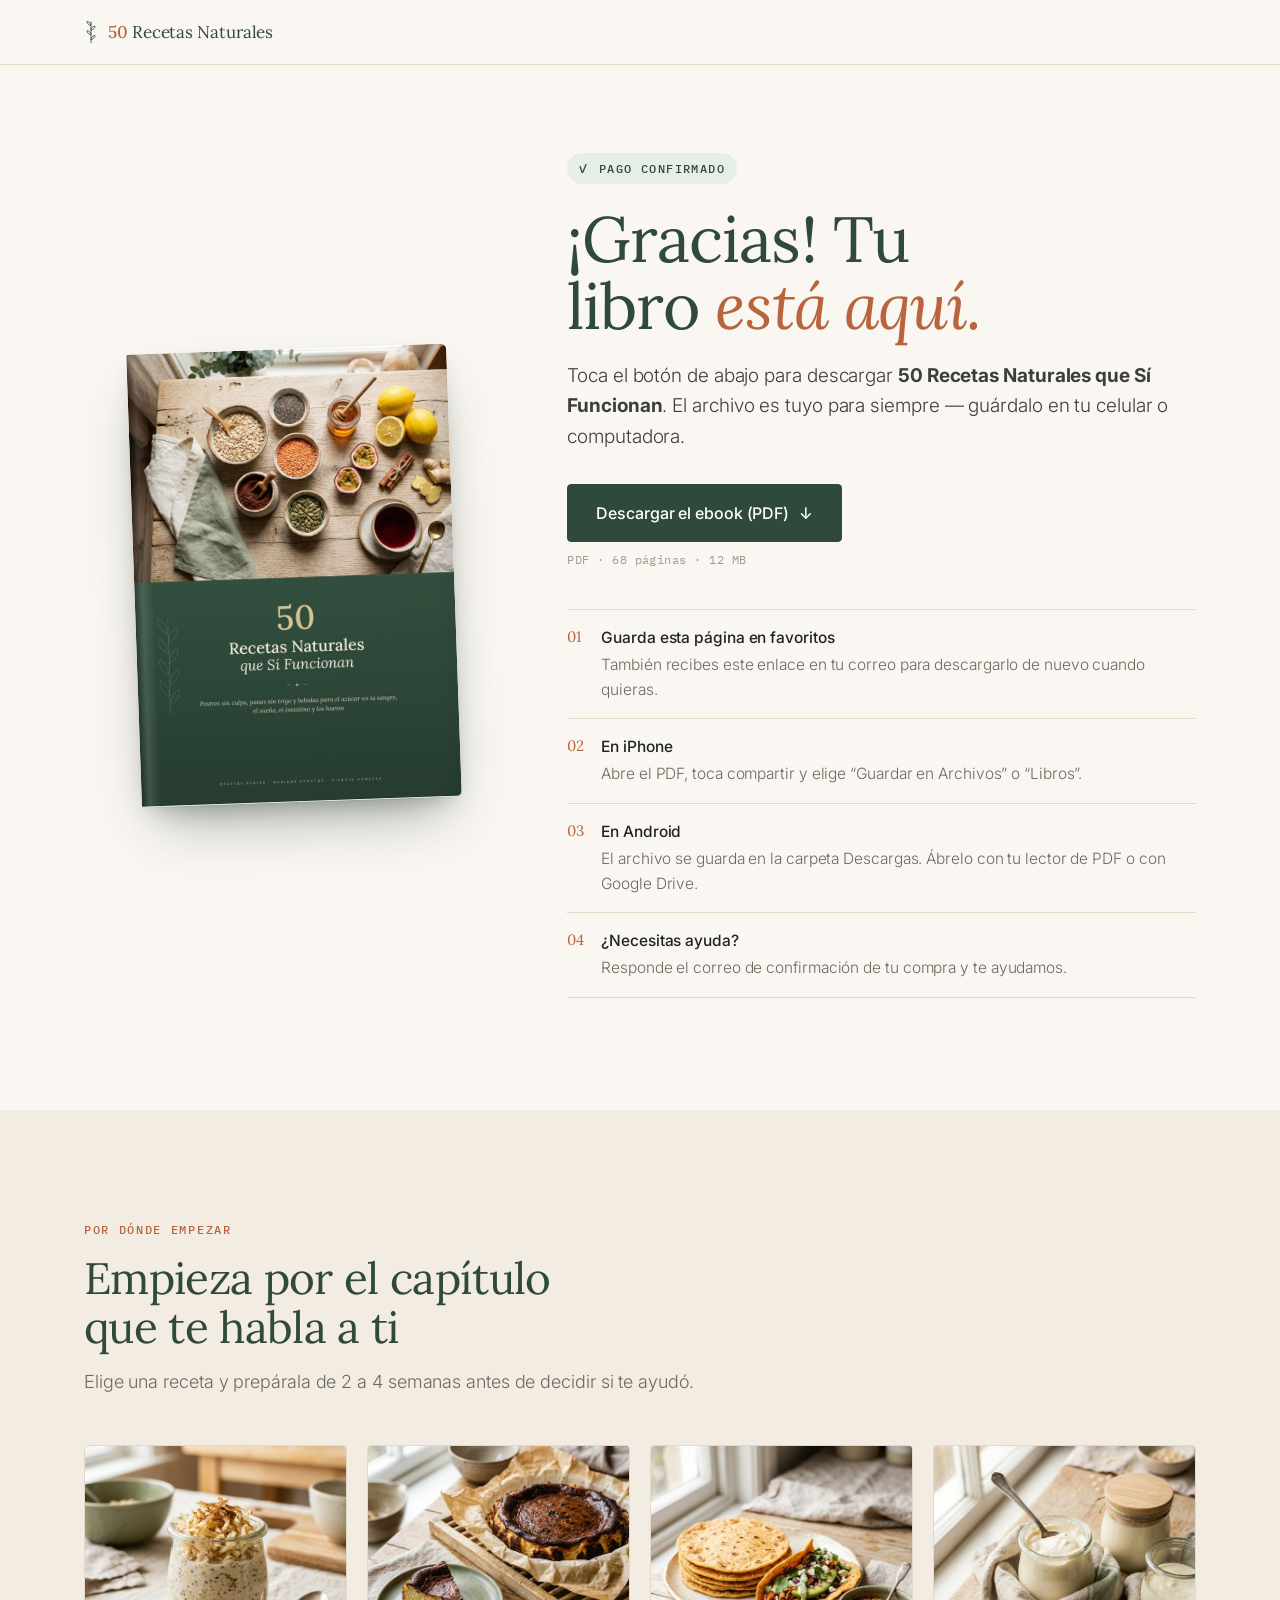
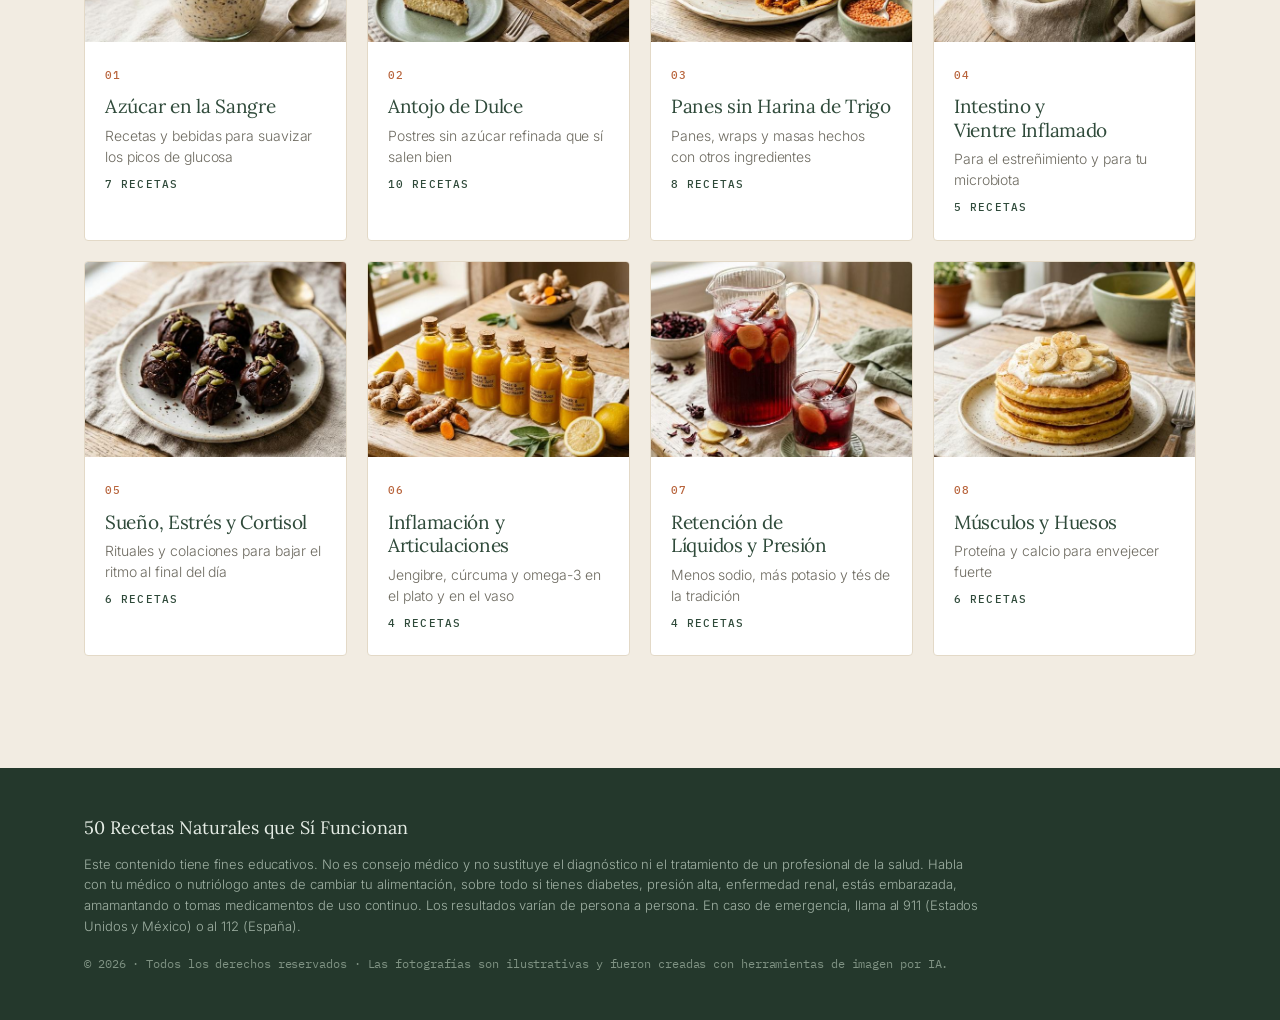
==== acceso-lpyenwv0kv/index.html @ e72940a5 "Checkout do Stripe, pagina de download pos-compra e e-mail automatico Co-Authored-By: Claude Opus 5." ====
<!doctype html>
<html lang="es">
<head>
<meta charset="utf-8">
<meta name="viewport" content="width=device-width, initial-scale=1">
<meta name="robots" content="noindex, nofollow">
<title>Tu acceso · 50 Recetas Naturales que Sí Funcionan</title>
<meta name="theme-color" content="#2F4A3A">
<link rel="icon" href="data:image/svg+xml,%3Csvg xmlns='http://www.w3.org/2000/svg' viewBox='0 0 32 32'%3E%3Crect width='32' height='32' rx='4' fill='%232F4A3A'/%3E%3Cpath d='M16 25V8M16 12c-3-1-5-3-5-5 3 0 5 2 5 5zm0 5c3-1 5-3 5-5-3 0-5 2-5 5zm0 4c-3-1-5-3-5-5 3 0 5 2 5 5z' stroke='%23F0E0C2' stroke-width='1.4' fill='none'/%3E%3C/svg%3E">
<link rel="preconnect" href="https://fonts.googleapis.com">
<link rel="preconnect" href="https://fonts.gstatic.com" crossorigin>
<link href="https://fonts.googleapis.com/css2?family=Lora:ital,wght@0,400;0,500;1,400&family=Inter:wght@300;400;500&family=IBM+Plex+Mono:wght@400;500&display=swap" rel="stylesheet">
<link rel="stylesheet" href="../assets/style.css">
<style>
  .access { padding: clamp(40px, 7vw, 88px) 0 var(--sec); }
  .access-in { display: grid; grid-template-columns: .8fr 1.2fr; gap: 64px; align-items: center; }
  .access .book { width: min(320px, 80%); margin: 0 auto; }
  .ok { display: inline-flex; align-items: center; gap: 10px; font: 500 12px/1 var(--mono); letter-spacing: .12em; text-transform: uppercase; color: var(--green); background: var(--sage); padding: 9px 12px; border-radius: 40px; margin-bottom: 22px; }
  .ok::before { content: "✓"; font-size: 13px; }
  .dl { margin: 32px 0 10px; }
  .dl-meta { font: 400 12px/1.4 var(--mono); color: var(--faint); letter-spacing: .04em; }
  .tips { margin-top: 40px; border-top: 1px solid var(--hair); }
  .tips li { display: grid; grid-template-columns: 34px 1fr; padding: 16px 0; border-bottom: 1px solid var(--hair); font-size: 15.5px; color: var(--muted); }
  .tips li b { display: block; color: var(--ink); font-weight: 500; margin-bottom: 2px; }
  .tips li::before { content: attr(data-n); font: 400 15px/1.5 var(--serif); color: var(--terra); }
  .start { background: var(--linen); }
  .start .chapters { margin-top: 8px; }
  @media (max-width: 860px) { .access-in { grid-template-columns: 1fr; gap: 36px; } .access .book { width: 52%; } }
</style>
</head>
<body>
<header class="nav">
  <div class="wrap nav-in">
    <span class="brand">
      <svg class="sprig" viewBox="0 0 24 40" aria-hidden="true"><path d="M12 39V2M12 9c-4-1-7-4-7-7 4 0 7 3 7 7zm0 8c4-1 7-4 7-7-4 0-7 3-7 7zm0 8c-4-1-7-4-7-7 4 0 7 3 7 7zm0 8c4-1 7-4 7-7-4 0-7 3-7 7z"/></svg>
      <span><b>50</b> Recetas Naturales</span>
    </span>
  </div>
</header>

<main>
<section class="access">
  <div class="wrap access-in">
    <div class="book" aria-hidden="true"><img src="../img/pages/cover.jpg" alt="" width="760" height="1075"></div>
    <div>
      <span class="ok">Pago confirmado</span>
      <h1>¡Gracias! Tu libro <em>está aquí.</em></h1>
      <p class="lede">Toca el botón de abajo para descargar <b>50 Recetas Naturales que Sí Funcionan</b>. El archivo es tuyo para siempre — guárdalo en tu celular o computadora.</p>
      <div class="dl">
        <a class="btn btn-lg" href="50-Recetas-Naturales-que-Si-Funcionan.pdf" download>Descargar el ebook (PDF) <span aria-hidden="true">↓</span></a>
      </div>
      <p class="dl-meta">PDF · 68 páginas · 12 MB</p>
      <ol class="tips"><li data-n="01"><div><b>Guarda esta página en favoritos</b>También recibes este enlace en tu correo para descargarlo de nuevo cuando quieras.</div></li><li data-n="02"><div><b>En iPhone</b>Abre el PDF, toca compartir y elige “Guardar en Archivos” o “Libros”.</div></li><li data-n="03"><div><b>En Android</b>El archivo se guarda en la carpeta Descargas. Ábrelo con tu lector de PDF o con Google Drive.</div></li><li data-n="04"><div><b>¿Necesitas ayuda?</b>Responde el correo de confirmación de tu compra y te ayudamos.</div></li></ol>
    </div>
  </div>
</section>

<section class="start">
  <div class="wrap">
    <div class="sec-head">
      <p class="label">Por dónde empezar</p>
      <h2>Empieza por el capítulo que te habla a ti</h2>
      <p class="sub">Elige una receta y prepárala de 2 a 4 semanas antes de decidir si te ayudó.</p>
    </div>
    <div class="chapters"><div class="chapter"><div class="chapter-img"><img src="../img/r/A9.jpg" alt="" loading="lazy" width="560" height="695"></div><div class="chapter-body"><span class="chapter-num">01</span><h3>Azúcar en la Sangre</h3><p>Recetas y bebidas para suavizar los picos de glucosa</p><span class="count">7 recetas</span></div></div><div class="chapter"><div class="chapter-img"><img src="../img/r/B1.jpg" alt="" loading="lazy" width="560" height="695"></div><div class="chapter-body"><span class="chapter-num">02</span><h3>Antojo de Dulce</h3><p>Postres sin azúcar refinada que sí salen bien</p><span class="count">10 recetas</span></div></div><div class="chapter"><div class="chapter-img"><img src="../img/r/C1.jpg" alt="" loading="lazy" width="560" height="695"></div><div class="chapter-body"><span class="chapter-num">03</span><h3>Panes sin Harina de Trigo</h3><p>Panes, wraps y masas hechos con otros ingredientes</p><span class="count">8 recetas</span></div></div><div class="chapter"><div class="chapter-img"><img src="../img/r/D2.jpg" alt="" loading="lazy" width="560" height="695"></div><div class="chapter-body"><span class="chapter-num">04</span><h3>Intestino y Vientre Inflamado</h3><p>Para el estreñimiento y para tu microbiota</p><span class="count">5 recetas</span></div></div><div class="chapter"><div class="chapter-img"><img src="../img/r/E5.jpg" alt="" loading="lazy" width="560" height="695"></div><div class="chapter-body"><span class="chapter-num">05</span><h3>Sueño, Estrés y Cortisol</h3><p>Rituales y colaciones para bajar el ritmo al final del día</p><span class="count">6 recetas</span></div></div><div class="chapter"><div class="chapter-img"><img src="../img/r/F1.jpg" alt="" loading="lazy" width="560" height="695"></div><div class="chapter-body"><span class="chapter-num">06</span><h3>Inflamación y Articulaciones</h3><p>Jengibre, cúrcuma y omega-3 en el plato y en el vaso</p><span class="count">4 recetas</span></div></div><div class="chapter"><div class="chapter-img"><img src="../img/r/G2.jpg" alt="" loading="lazy" width="560" height="695"></div><div class="chapter-body"><span class="chapter-num">07</span><h3>Retención de Líquidos y Presión</h3><p>Menos sodio, más potasio y tés de la tradición</p><span class="count">4 recetas</span></div></div><div class="chapter"><div class="chapter-img"><img src="../img/r/H4.jpg" alt="" loading="lazy" width="560" height="695"></div><div class="chapter-body"><span class="chapter-num">08</span><h3>Músculos y Huesos</h3><p>Proteína y calcio para envejecer fuerte</p><span class="count">6 recetas</span></div></div></div>
  </div>
</section>
</main>

<footer class="footer" style="padding-bottom:48px">
  <div class="wrap">
    <p class="footer-title">50 Recetas Naturales que Sí Funcionan</p>
    <p class="disclaimer">Este contenido tiene fines educativos. No es consejo médico y no sustituye el diagnóstico ni el tratamiento de un profesional de la salud. Habla con tu médico o nutriólogo antes de cambiar tu alimentación, sobre todo si tienes diabetes, presión alta, enfermedad renal, estás embarazada, amamantando o tomas medicamentos de uso continuo. Los resultados varían de persona a persona. En caso de emergencia, llama al 911 (Estados Unidos y México) o al 112 (España).</p>
    <p class="small">© 2026 · Todos los derechos reservados · Las fotografías son ilustrativas y fueron creadas con herramientas de imagen por IA.</p>
  </div>
</footer>
</body>
</html>
---- assets/style.css ----
/* 50 Receitas Naturais — landing page
   Base: "warm cream editorial" (Refero / Intercom style) + paleta do ebook.
   Fundo creme, faixas linho, bordas finas, raio 4px, sem sombras na UI,
   títulos leves em Lora, rótulos em mono. */

:root {
  --canvas: #FAF7F2;
  --linen: #F2ECE2;
  --stone: #E4DBCB;
  --hair: #E3D9C7;
  --white: #FFFFFF;
  --ink: #1F2620;
  --body: #3C3F38;
  --muted: #6D6A60;
  --faint: #A39C8C;
  --green: #2F4A3A;
  --green-2: #3D5C49;
  --green-deep: #24382C;
  --terra: #B8643C;
  --gold: #F0E0C2;
  --gold-ink: #6B5220;
  --sage: #E6EEE6;
  --blush: #F6E6DC;

  --serif: "Lora", Georgia, serif;
  --sans: "Inter", system-ui, -apple-system, "Segoe UI", Roboto, sans-serif;
  --mono: "IBM Plex Mono", ui-monospace, SFMono-Regular, Menlo, monospace;

  --r: 4px;
  --wrap: 1160px;
  --gutter: 24px;
  --sec: clamp(64px, 9vw, 112px);
}

* { box-sizing: border-box; }
html { scroll-behavior: smooth; -webkit-text-size-adjust: 100%; }
@media (prefers-reduced-motion: reduce) { html { scroll-behavior: auto; } * { animation: none !important; transition: none !important; } }
body {
  margin: 0; background: var(--canvas); color: var(--body);
  font: 300 17px/1.6 var(--sans); letter-spacing: -0.005em;
  -webkit-font-smoothing: antialiased; overflow-x: hidden;
}
img { max-width: 100%; height: auto; display: block; }
a { color: inherit; }
h1, h2, h3 { font-family: var(--serif); font-weight: 400; color: var(--green); margin: 0; letter-spacing: -0.015em; text-wrap: balance; }
h1 { font-size: clamp(38px, 5.4vw, 64px); line-height: 1.04; }
h2 { font-size: clamp(30px, 3.8vw, 44px); line-height: 1.12; }
h2.h-xl { font-size: clamp(36px, 5vw, 58px); line-height: 1.06; }
h3 { font-size: 21px; line-height: 1.25; }
h1 em, h2 em { font-style: italic; color: var(--terra); }
p { margin: 0; }
ul, ol { margin: 0; padding: 0; list-style: none; }

.wrap { max-width: var(--wrap); margin: 0 auto; padding: 0 var(--gutter); }
.narrow { max-width: 820px; }
.center { text-align: center; }
section { padding: var(--sec) 0; }
.band-linen { background: var(--linen); }
.dark { background: var(--green); color: #DCE4DC; }
.dark h2, .dark h3 { color: #FBF6EC; }

.label {
  font: 500 12px/1.3 var(--mono); letter-spacing: 0.14em; text-transform: uppercase;
  color: var(--terra); margin-bottom: 16px;
}
.dark .label { color: var(--gold); }
.sec-head { max-width: 720px; margin-bottom: 48px; }
.sec-head.center { margin-left: auto; margin-right: auto; text-align: center; }
.sub { margin-top: 16px; font-size: 18px; color: var(--muted); }
.dark .sub { color: #C9D4CB; }
.lede { font-size: 19px; color: var(--body); margin-top: 22px; max-width: 34em; }
.serif-lede { font: 400 21px/1.6 var(--serif); color: var(--ink); margin-top: 22px; }

/* ---------- buttons ---------- */
.btn {
  display: inline-flex; align-items: center; justify-content: center; gap: 10px;
  background: var(--green); color: #fff; text-decoration: none; border: 1px solid var(--green);
  font: 500 15px/1 var(--sans); padding: 16px 22px; border-radius: var(--r);
  transition: background .2s, transform .2s; cursor: pointer;
}
.btn:hover { background: var(--green-deep); }
.btn:active { transform: translateY(1px); }
.btn:focus-visible, a:focus-visible, button:focus-visible, summary:focus-visible { outline: 2px solid var(--terra); outline-offset: 3px; }
.btn-sm { padding: 11px 16px; font-size: 14px; }
.btn-lg { padding: 20px 28px; font-size: 16px; }
.btn-block { width: 100%; }
.btn-ghost { background: transparent; color: var(--ink); border-color: var(--ink); }
.btn-ghost:hover { background: var(--ink); color: #fff; }
.btn-light { background: var(--gold); color: var(--green-deep); border-color: var(--gold); }
.btn-light:hover { background: #fff; }

/* ---------- announce + nav ---------- */
.announce {
  background: var(--green-deep); color: var(--gold); text-align: center;
  font: 500 12px/1.3 var(--mono); letter-spacing: 0.12em; text-transform: uppercase; padding: 10px 16px;
}
.announce .dot { display: inline-block; width: 6px; height: 6px; border-radius: 50%; background: var(--terra); margin-right: 10px; vertical-align: 2px; animation: pulse 2s infinite; }
@keyframes pulse { 50% { opacity: .3; } }
.nav { position: sticky; top: 0; z-index: 40; background: rgba(250, 247, 242, .92); backdrop-filter: blur(10px); border-bottom: 1px solid var(--hair); }
.nav-in { display: flex; align-items: center; gap: 32px; height: 64px; }
.brand { display: flex; align-items: center; gap: 10px; text-decoration: none; font: 400 17px/1 var(--serif); color: var(--green); }
.brand b { font-weight: 500; color: var(--terra); }
.sprig { width: 14px; height: 24px; fill: none; stroke: var(--green); stroke-width: 1.4; }
.nav-links { display: flex; gap: 28px; margin-left: auto; }
.nav-links a { text-decoration: none; font-size: 14px; color: var(--muted); }
.nav-links a:hover { color: var(--ink); }

/* ---------- hero ---------- */
.hero { padding: clamp(48px, 7vw, 96px) 0 clamp(56px, 8vw, 104px); overflow: hidden; }
.hero-in { display: grid; grid-template-columns: 1.05fr .95fr; gap: 56px; align-items: center; }
.hero h1 { margin-top: 4px; }
.price-row { display: flex; align-items: baseline; gap: 14px; margin: 32px 0 20px; flex-wrap: wrap; }
.price-old { color: var(--faint); text-decoration: line-through; font-size: 18px; }
.price { font: 400 44px/1 var(--serif); color: var(--green); letter-spacing: -0.02em; }
.badge { font: 500 12px/1 var(--mono); letter-spacing: .08em; background: var(--terra); color: #fff; padding: 6px 9px; border-radius: var(--r); }
.trust { display: flex; flex-wrap: wrap; gap: 8px 22px; margin-top: 22px; font-size: 14px; color: var(--muted); }
.trust li { display: flex; align-items: center; gap: 8px; }
.trust li::before { content: ""; width: 14px; height: 14px; flex: none; background: no-repeat center/contain url("data:image/svg+xml,%3Csvg xmlns='http://www.w3.org/2000/svg' viewBox='0 0 16 16'%3E%3Cpath d='M3 8.5l3 3 7-7' fill='none' stroke='%232F4A3A' stroke-width='1.8'/%3E%3C/svg%3E"); }
.trust-light { justify-content: center; color: #C9D4CB; }
.trust-light li::before { filter: invert(1) brightness(1.6); }

.hero-visual { position: relative; min-height: 560px; display: grid; place-items: center; }
.hero-visual::before { content: ""; position: absolute; inset: 6% -20% 6% 12%; background: var(--linen); border-radius: var(--r); }
.book { position: relative; width: min(380px, 78%); border-radius: 2px 6px 6px 2px; overflow: hidden; transform: rotate(-2deg);
  box-shadow: 0 1px 0 rgba(0,0,0,.05), 0 30px 60px -20px rgba(36, 56, 44, .45), 0 12px 24px -12px rgba(36,56,44,.35); }
.book::after { content: ""; position: absolute; inset: 0; background: linear-gradient(90deg, rgba(0,0,0,.22), rgba(255,255,255,.12) 2.5%, transparent 6%, transparent 94%, rgba(0,0,0,.06)); pointer-events: none; }
.page-behind { position: absolute; width: min(330px, 66%); right: 0; top: 4%; transform: rotate(5deg); border-radius: 2px; box-shadow: 0 20px 40px -20px rgba(36,56,44,.35); }
.seal-float { position: absolute; left: -4%; bottom: 3%; display: flex; flex-direction: column; align-items: flex-start; gap: 8px; background: var(--white); border: 1px solid var(--hair); border-radius: var(--r); padding: 14px 16px; font-size: 13px; color: var(--muted); }

/* ---------- seals ---------- */
.seal { display: inline-flex; align-items: center; gap: 6px; font: 500 10.5px/1 var(--mono); letter-spacing: .1em; text-transform: uppercase; padding: 5px 8px; border-radius: 20px; white-space: nowrap; }
.seal-forte { background: var(--green); color: #fff; }
.seal-promissor { background: var(--gold); color: var(--gold-ink); }
.seal-tradicional { background: transparent; color: var(--muted); border: 1px solid var(--faint); }

/* ---------- stats ---------- */
.stats { padding: 0; border-top: 1px solid var(--hair); border-bottom: 1px solid var(--hair); }
.stats-in { display: grid; grid-template-columns: repeat(4, 1fr); }
.stat { padding: 28px 24px; border-left: 1px solid var(--hair); }
.stat:first-child { border-left: 0; padding-left: 0; }
.stat b { display: block; font: 400 40px/1 var(--serif); color: var(--green); }
.stat span { font-size: 14px; color: var(--muted); }

/* ---------- hook ---------- */
.hook blockquote { margin: 40px 0 0; padding: 24px 0 0; border-top: 1px solid var(--hair); font: italic 400 24px/1.45 var(--serif); color: var(--green); }

/* ---------- features ---------- */
.features { display: grid; grid-template-columns: repeat(4, 1fr); gap: 1px; background: var(--hair); border: 1px solid var(--hair); border-radius: var(--r); overflow: hidden; }
.feature { background: var(--canvas); padding: 32px 28px; }
.feature .ico { width: 36px; height: 36px; color: var(--terra); margin-bottom: 22px; }
.feature h3 { font-size: 20px; margin-bottom: 10px; }
.feature p { font-size: 15px; color: var(--muted); }

/* ---------- chapters ---------- */
.chapters { display: grid; grid-template-columns: repeat(4, 1fr); gap: 20px; }
.chapter { display: block; text-decoration: none; background: var(--white); border: 1px solid var(--hair); border-radius: var(--r); overflow: hidden; transition: border-color .2s; }
.chapter:hover { border-color: var(--green-2); }
.chapter:hover img { transform: scale(1.04); }
.chapter-img { aspect-ratio: 4/3; overflow: hidden; background: var(--stone); }
.chapter-img img { width: 100%; height: 100%; object-fit: cover; transition: transform .6s; }
.chapter-body { padding: 18px 20px 20px; }
.chapter-num { font: 500 11px/1 var(--mono); letter-spacing: .12em; color: var(--terra); }
.chapter h3 { font-size: 19px; margin: 8px 0 6px; }
.chapter p { font-size: 14px; line-height: 1.5; color: var(--muted); }
.chapter .count { display: inline-block; margin-top: 12px; font: 500 11px/1 var(--mono); letter-spacing: .1em; text-transform: uppercase; color: var(--green); }

/* ---------- recipe explorer ---------- */
.tabs { display: flex; gap: 8px; overflow-x: auto; padding-bottom: 6px; margin-bottom: 28px; scrollbar-width: thin; }
.tab { flex: none; font: 400 14px/1 var(--sans); padding: 11px 15px; border-radius: var(--r); border: 1px solid var(--stone); background: var(--canvas); color: var(--body); cursor: pointer; white-space: nowrap; }
.tab:hover { border-color: var(--green-2); }
.tab[aria-selected="true"] { background: var(--green); border-color: var(--green); color: #fff; }
.tab small { font: 500 11px/1 var(--mono); opacity: .7; margin-left: 6px; }
.recipes { display: grid; grid-template-columns: repeat(4, 1fr); gap: 20px; }
.recipe { background: var(--white); border: 1px solid var(--hair); border-radius: var(--r); overflow: hidden; display: flex; flex-direction: column; }
.recipe[hidden] { display: none; }
.recipe-img { aspect-ratio: 4/3; background: var(--stone); overflow: hidden; }
.recipe-img img { width: 100%; height: 100%; object-fit: cover; }
.recipe-body { padding: 16px 18px 18px; display: flex; flex-direction: column; gap: 8px; flex: 1; }
.recipe-top { display: flex; justify-content: space-between; align-items: center; gap: 8px; }
.code { font: 500 11px/1 var(--mono); letter-spacing: .1em; color: var(--terra); }
.recipe h3 { font-size: 17px; line-height: 1.3; }
.recipe p { font-size: 13.5px; line-height: 1.5; color: var(--muted); }
.recipe-meta { margin-top: auto; padding-top: 10px; border-top: 1px solid var(--hair); display: flex; gap: 14px; font: 400 12px/1 var(--mono); color: var(--muted); }
.rx-more { text-align: center; margin-top: 36px; }
.rx-more[hidden] { display: none; }

/* ---------- evidence ---------- */
.evidence-in { display: grid; grid-template-columns: .9fr 1.1fr; gap: 64px; align-items: start; }
.seals { display: grid; gap: 16px; }
.seal-card { display: grid; grid-template-columns: auto 1fr auto; gap: 20px; align-items: center; padding: 22px 24px; border: 1px solid var(--hair); border-radius: var(--r); background: var(--white); }
.seal-card p { font-size: 15px; color: var(--muted); }
.seal-card b { font: 400 34px/1 var(--serif); color: var(--green); text-align: right; }
.seal-card b small { display: block; font: 400 11px/1.4 var(--mono); color: var(--faint); letter-spacing: .08em; text-transform: uppercase; margin-top: 4px; }

/* ---------- pages gallery ---------- */
#paginas { padding-bottom: calc(var(--sec) - 20px); }
.pages { --pad: max(var(--gutter), calc((100vw - var(--wrap)) / 2 + var(--gutter))); display: flex; gap: 24px; overflow-x: auto; scroll-snap-type: x mandatory; scroll-padding-left: var(--pad); padding: 8px var(--pad) 24px; scrollbar-width: thin; scrollbar-color: var(--green-2) transparent; }
.page { flex: none; width: clamp(220px, 26vw, 300px); scroll-snap-align: start; margin: 0; cursor: zoom-in; }
.page img { border-radius: 2px; outline: 1px solid rgba(240, 224, 194, .18); box-shadow: 0 18px 40px -18px rgba(0,0,0,.55); transition: transform .3s; }
.page:hover img { transform: translateY(-4px); }
.page figcaption { margin-top: 14px; font: 400 13px/1.4 var(--sans); color: #C9D4CB; }
.page figcaption b { display: block; font: 500 11px/1.3 var(--mono); letter-spacing: .12em; text-transform: uppercase; color: var(--gold); margin-bottom: 4px; }
.pages-hint { font: 400 12px/1 var(--mono); color: #9FB0A3; letter-spacing: .06em; }

/* ---------- anatomy ---------- */
.anatomy { display: grid; grid-template-columns: .85fr 1.15fr; gap: 72px; align-items: center; }
.anatomy-page { margin: 0; }
.anatomy-page img { border-radius: 2px; border: 1px solid var(--hair); box-shadow: 0 30px 60px -30px rgba(36,56,44,.4); }
.anatomy-list { margin-top: 32px; counter-reset: a; border-top: 1px solid var(--hair); }
.anatomy-list li { counter-increment: a; display: grid; grid-template-columns: 40px 1fr; gap: 8px; padding: 16px 0; border-bottom: 1px solid var(--hair); }
.anatomy-list li::before { content: counter(a, decimal-leading-zero); font: 400 15px/1.5 var(--serif); color: var(--terra); }
.anatomy-list b { display: block; font-weight: 500; color: var(--ink); font-size: 16px; }
.anatomy-list span { font-size: 15px; color: var(--muted); }

/* ---------- extras + pantry ---------- */
.extras { display: grid; grid-template-columns: repeat(5, 1fr); gap: 20px; }
.extra { background: var(--canvas); border: 1px solid var(--hair); border-radius: var(--r); padding: 24px 22px; }
.extra .ico { width: 30px; height: 30px; color: var(--green); margin-bottom: 18px; }
.extra h3 { font-size: 18px; margin-bottom: 8px; }
.extra p { font-size: 14px; color: var(--muted); line-height: 1.5; }
.pantry { margin-top: 56px; padding-top: 40px; border-top: 1px solid var(--stone); }
.pantry h3 { font-size: 24px; margin-bottom: 22px; }
.pantry ul { display: flex; flex-wrap: wrap; gap: 10px; }
.pantry li { font-size: 14px; padding: 9px 14px; background: var(--white); border: 1px solid var(--hair); border-radius: 40px; color: var(--ink); }
.pantry li i { font: normal 500 11px/1 var(--mono); color: var(--terra); margin-right: 8px; }

/* ---------- steps ---------- */
.steps { display: grid; grid-template-columns: repeat(3, 1fr); gap: 0; border-top: 1px solid var(--green-2); }
.step { padding: 28px 32px 0 0; }
.step + .step { padding-left: 32px; border-left: 1px solid var(--hair); }
.step-n { font: 400 56px/1 var(--serif); color: var(--terra); }
.step h3 { margin: 18px 0 10px; }
.step p { font-size: 16px; color: var(--muted); }

/* ---------- before / after ---------- */
.ba { display: grid; grid-template-columns: 1fr 1fr; gap: 20px; max-width: 960px; margin: 0 auto; }
.ba-col { border-radius: var(--r); padding: 32px; border: 1px solid var(--hair); }
.ba-before { background: var(--canvas); }
.ba-before .label { color: var(--faint); }
.ba-after { background: var(--green); border-color: var(--green); color: #E5ECE5; }
.ba-after .label { color: var(--gold); }
.ba li { padding: 14px 0 14px 32px; border-top: 1px solid var(--hair); position: relative; font-size: 16px; }
.ba-after li { border-color: rgba(255,255,255,.14); }
.ba li::before { position: absolute; left: 0; top: 14px; font: 500 16px/1.6 var(--mono); }
.ba-before li { color: var(--muted); }
.ba-before li::before { content: "×"; color: var(--faint); }
.ba-after li::before { content: "✓"; color: var(--gold); }

/* ---------- who ---------- */
.who { display: grid; grid-template-columns: 1.3fr 1fr; gap: 64px; align-items: start; }
.checks li, .crosses li { position: relative; padding: 14px 0 14px 34px; border-bottom: 1px solid var(--hair); font-size: 17px; }
.who .checks { margin-top: 28px; border-top: 1px solid var(--hair); }
.checks li::before, .crosses li::before { content: ""; position: absolute; left: 0; top: 17px; width: 20px; height: 20px; border-radius: 50%; background: var(--sage) no-repeat center/12px url("data:image/svg+xml,%3Csvg xmlns='http://www.w3.org/2000/svg' viewBox='0 0 16 16'%3E%3Cpath d='M3 8.5l3 3 7-7' fill='none' stroke='%232F4A3A' stroke-width='2'/%3E%3C/svg%3E"); }
.who-no { background: var(--blush); border-radius: var(--r); padding: 32px; }
.who-no h3 { color: var(--terra); margin-bottom: 12px; }
.crosses li { border-color: rgba(184,100,60,.18); color: var(--body); }
.crosses li::before { background: #fff no-repeat center/10px url("data:image/svg+xml,%3Csvg xmlns='http://www.w3.org/2000/svg' viewBox='0 0 16 16'%3E%3Cpath d='M3 3l10 10M13 3L3 13' fill='none' stroke='%23B8643C' stroke-width='2'/%3E%3C/svg%3E"); }

/* ---------- offer ---------- */
.offer-sec { background: linear-gradient(var(--canvas) 50%, var(--linen) 50%); }
.offer { display: grid; grid-template-columns: .8fr 1.2fr; background: var(--white); border: 1px solid var(--stone); border-radius: var(--r); overflow: hidden; }
.offer-media { background: var(--green); display: grid; place-items: center; padding: 56px 32px; background-image: radial-gradient(circle at 30% 20%, rgba(240,224,194,.12), transparent 60%); }
.book-sm { width: min(300px, 80%); }
.offer-body { padding: clamp(32px, 5vw, 56px); }
.offer .checks { margin-top: 24px; border-top: 1px solid var(--hair); }
.offer .checks li { font-size: 16px; padding: 12px 0 12px 32px; }
.offer .checks li::before { top: 14px; }
.offer .price-row { margin: 28px 0 6px; }
.price-note { font-size: 14px; color: var(--muted); margin-bottom: 22px; }
.secure { margin-top: 14px; text-align: center; font: 400 12px/1.4 var(--mono); color: var(--faint); letter-spacing: .04em; }

/* ---------- guarantee ---------- */
.guarantee-sec { background: var(--linen); padding-top: 0; }
.guarantee { display: grid; grid-template-columns: auto 1fr; gap: 36px; align-items: center; padding-top: 24px; }
.g-seal { width: 128px; height: 128px; border-radius: 50%; border: 1px solid var(--green); outline: 1px solid var(--green); outline-offset: 5px; display: grid; place-content: center; text-align: center; color: var(--green); }
.g-seal span { font: 400 52px/0.9 var(--serif); }
.g-seal small { font: 500 10px/1.2 var(--mono); letter-spacing: .14em; text-transform: uppercase; }
.guarantee h2 { font-size: clamp(26px, 3vw, 34px); margin-bottom: 12px; }
.guarantee p { color: var(--muted); }

/* ---------- faq ---------- */
#faq { border-top: 1px solid var(--stone); }
.faq { border-top: 1px solid var(--stone); }
.faq details { border-bottom: 1px solid var(--stone); }
.faq summary { list-style: none; cursor: pointer; display: flex; justify-content: space-between; gap: 24px; padding: 22px 0; font: 400 19px/1.4 var(--serif); color: var(--ink); }
.faq summary::-webkit-details-marker { display: none; }
.faq summary::after { content: "+"; font: 300 26px/1 var(--sans); color: var(--terra); transition: transform .25s; }
.faq details[open] summary::after { transform: rotate(45deg); }
.faq details p { padding: 0 48px 24px 0; color: var(--muted); font-size: 16px; }

/* ---------- final + footer ---------- */
.final .sub { margin: 18px auto 36px; max-width: 34em; }
.final .trust { margin-top: 26px; }
.footer { background: var(--green-deep); color: #9FB0A3; padding: 48px 0 120px; font-size: 13px; }
.footer-title { font: 400 18px/1.3 var(--serif); color: #E5ECE5; margin-bottom: 14px; }
.disclaimer { max-width: 900px; line-height: 1.6; }
.footer .small { margin-top: 18px; font: 400 11.5px/1.5 var(--mono); color: #7F9283; }

/* ---------- sticky cta (mobile) ---------- */
.sticky-cta { position: fixed; left: 12px; right: 12px; bottom: 12px; z-index: 50; display: none; align-items: center; justify-content: space-between; gap: 12px; background: var(--white); border: 1px solid var(--stone); border-radius: var(--r); padding: 10px 10px 10px 16px; box-shadow: 0 10px 30px -10px rgba(36,56,44,.35); transform: translateY(150%); transition: transform .3s; }
.sticky-cta.show { transform: none; }
.sticky-cta b { font: 400 22px/1 var(--serif); color: var(--green); }
.sticky-cta .price-old { font-size: 13px; }

/* ---------- lightbox ---------- */
.lightbox { border: 0; padding: 0; background: transparent; max-width: min(92vw, 720px); max-height: 92vh; }
.lightbox::backdrop { background: rgba(20, 30, 24, .82); }
.lightbox img { max-height: 90vh; width: auto; margin: 0 auto; border-radius: 2px; }
.lb-close { position: fixed; top: 16px; right: 20px; width: 44px; height: 44px; border: 0; border-radius: 50%; background: var(--canvas); font: 300 28px/1 var(--sans); cursor: pointer; color: var(--ink); }

/* ---------- reveal ---------- */
.reveal { opacity: 0; transform: translateY(18px); transition: opacity .7s ease, transform .7s ease; }
.reveal.in { opacity: 1; transform: none; }

/* ---------- responsive ---------- */
@media (max-width: 1080px) {
  .features, .chapters, .recipes { grid-template-columns: repeat(2, 1fr); }
  .extras { grid-template-columns: repeat(3, 1fr); }
}
@media (max-width: 860px) {
  :root { --gutter: 16px; }
  body { font-size: 16px; }
  .nav-links { display: none; }
  .nav-in { justify-content: space-between; }
  .hero-in, .evidence-in, .anatomy, .who, .offer { grid-template-columns: 1fr; gap: 40px; }
  .hero-visual { min-height: 0; padding: 28px 0 8px; order: -1; }
  .hero-visual::before { inset: 0 -16px; }
  .book { width: 58%; }
  .page-behind { width: 48%; right: 2%; top: 10%; }
  .seal-float { display: none; }
  .stats-in { grid-template-columns: repeat(2, 1fr); }
  .stat, .stat:first-child { padding: 22px 16px; border-left: 0; }
  .stat:nth-child(even) { border-left: 1px solid var(--hair); }
  .stat:nth-child(n+3) { border-top: 1px solid var(--hair); }
  .steps { grid-template-columns: 1fr; }
  .step, .step + .step { padding: 24px 0; border-left: 0; border-bottom: 1px solid var(--hair); }
  .ba { grid-template-columns: 1fr; }
  .anatomy-page { max-width: 420px; }
  .offer-media { padding: 40px 24px; }
  .book-sm { width: 52%; }
  .sticky-cta { display: flex; }
}
@media (max-width: 560px) {
  .features, .recipes, .extras { grid-template-columns: 1fr; }
  .chapters { grid-template-columns: 1fr 1fr; gap: 12px; }
  .feature { padding: 22px 20px; display: grid; grid-template-columns: 32px 1fr; column-gap: 14px; }
  .feature .ico, .extra .ico { width: 28px; height: 28px; margin: 0; grid-row: span 2; }
  .feature h3 { font-size: 18px; margin-bottom: 4px; }
  .extras { gap: 12px; }
  .extra { padding: 18px; display: grid; grid-template-columns: 28px 1fr; column-gap: 14px; }
  .extra h3 { font-size: 17px; margin-bottom: 2px; }
  .chapter-body { padding: 14px; }
  .chapter h3 { font-size: 16px; }
  .chapter p { display: none; }
  .recipe { flex-direction: row; }
  .recipe-img { width: 112px; flex: none; aspect-ratio: auto; }
  .recipe-body { padding: 12px 14px; gap: 6px; }
  .recipe h3 { font-size: 15.5px; }
  .recipe p { display: none; }
  .recipe-meta { padding-top: 8px; gap: 10px; font-size: 11px; }
  .seal-card { grid-template-columns: 1fr auto; padding: 18px; }
  .seal-card .seal { grid-column: 1 / -1; justify-self: start; }
  .guarantee { grid-template-columns: 1fr; justify-items: start; gap: 24px; }
  .g-seal { width: 104px; height: 104px; }
  .price { font-size: 38px; }
  .faq details p { padding-right: 0; }
  .btn-lg { width: 100%; }
}
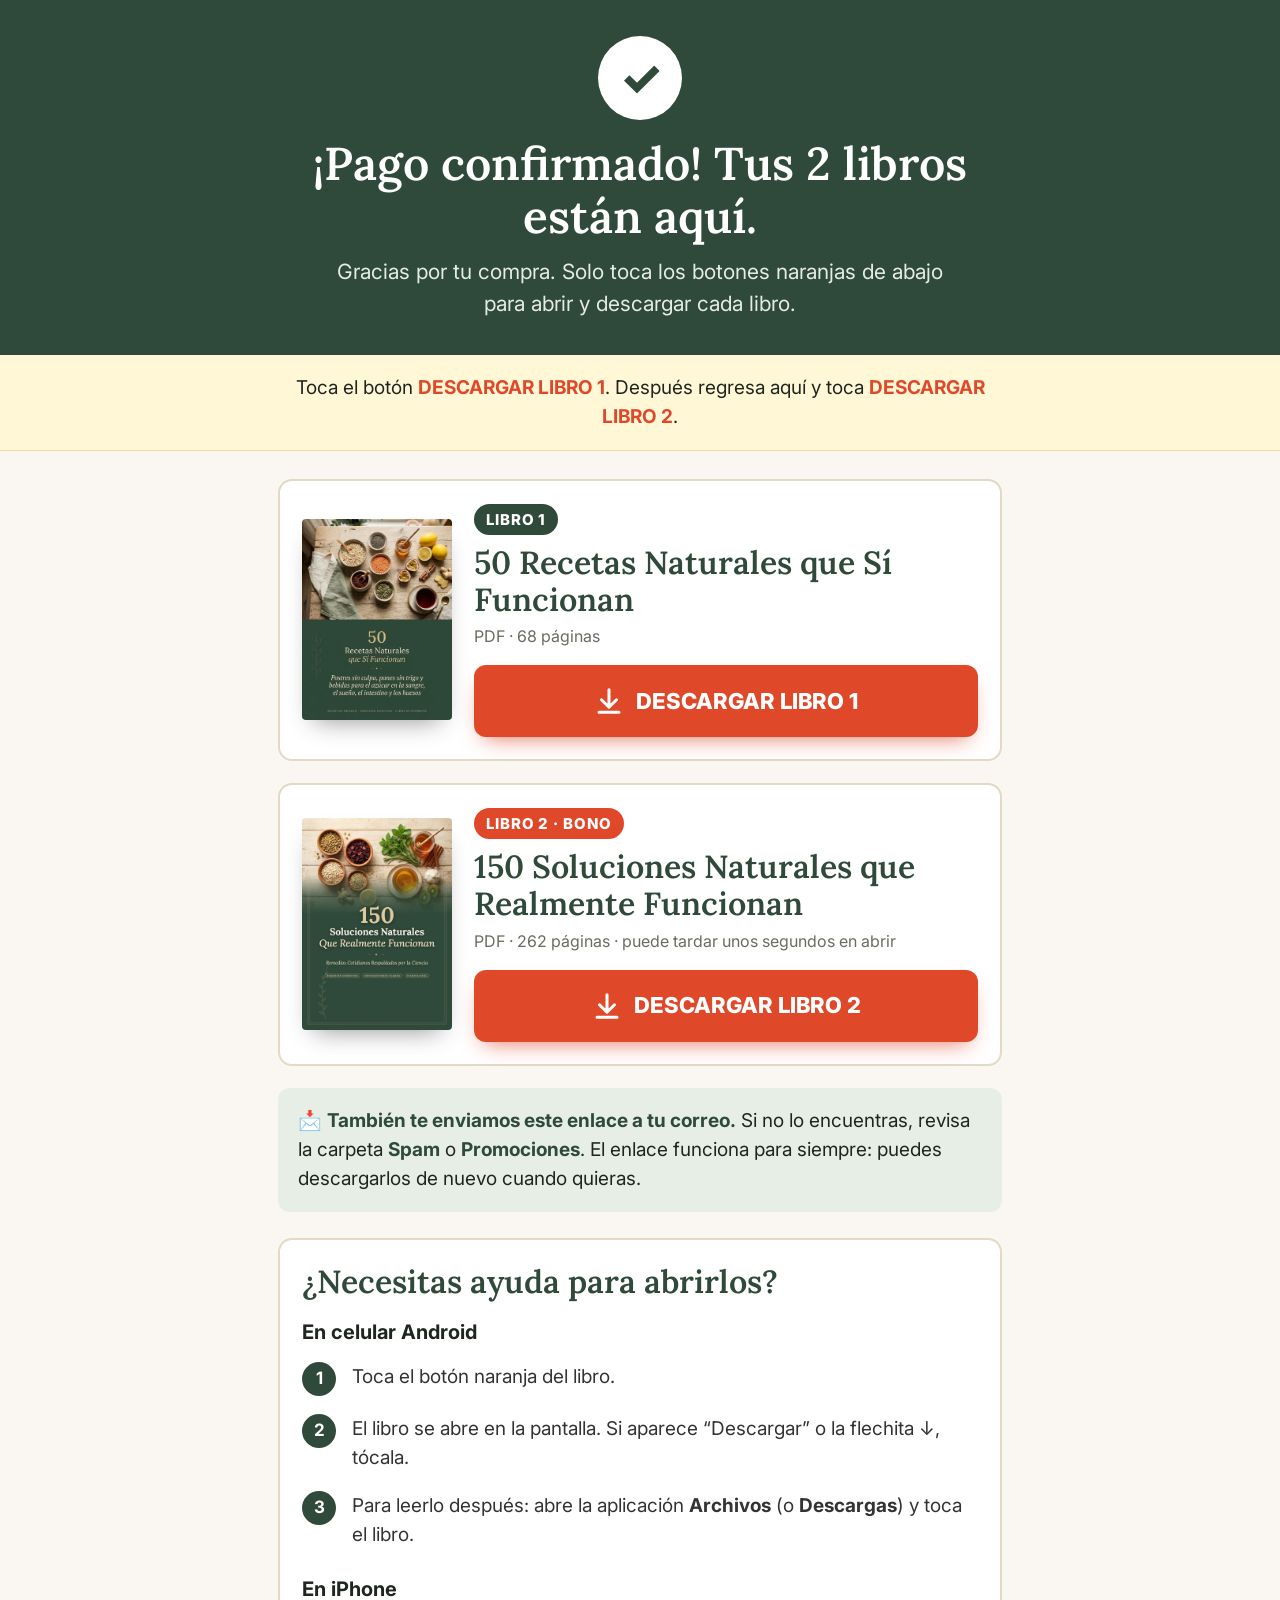
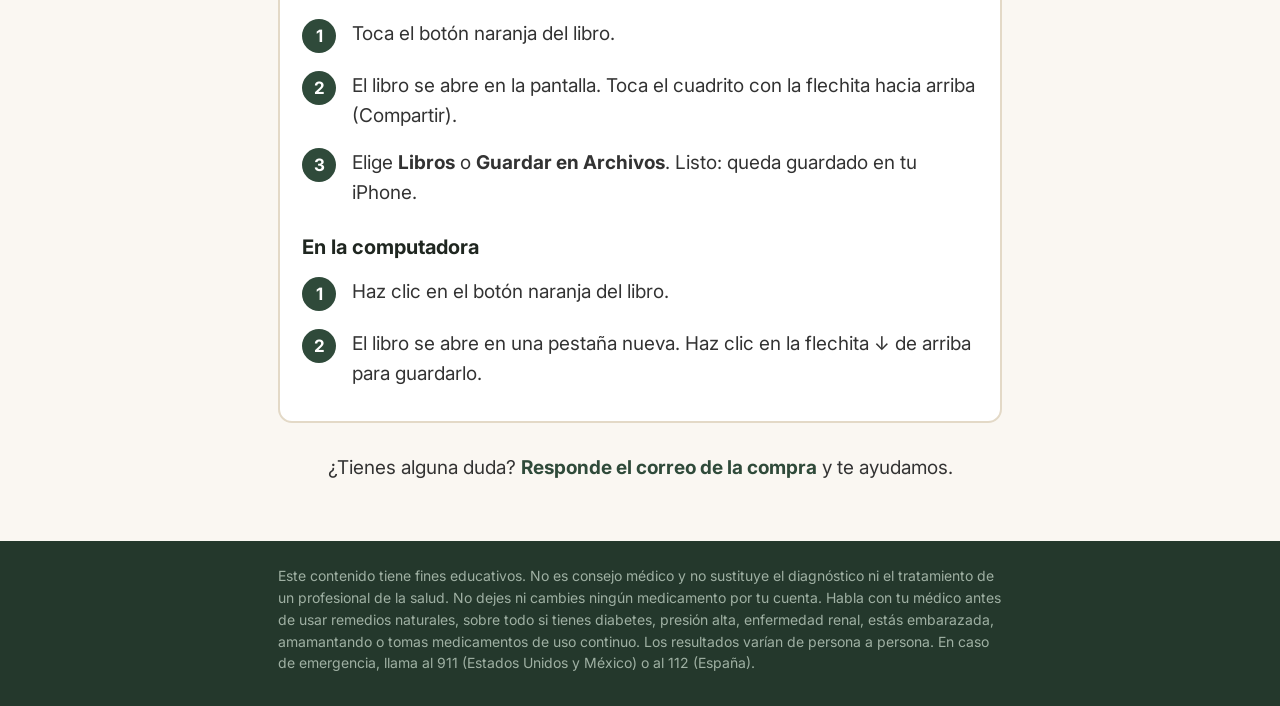
==== commit 893bdc87: "Kit com bonus de 150 solucoes, capas novas, pagina /livro/ e download dos 2 livros Co-Authored-By: C" ====
--- a/acceso-lpyenwv0kv/index.html
+++ b/acceso-lpyenwv0kv/index.html
@@ -4,75 +4,113 @@
 <meta charset="utf-8">
 <meta name="viewport" content="width=device-width, initial-scale=1">
 <meta name="robots" content="noindex, nofollow">
-<title>Tu acceso · 50 Recetas Naturales que Sí Funcionan</title>
+<title>Tus 2 libros · Descarga</title>
 <meta name="theme-color" content="#2F4A3A">
 <link rel="icon" href="data:image/svg+xml,%3Csvg xmlns='http://www.w3.org/2000/svg' viewBox='0 0 32 32'%3E%3Crect width='32' height='32' rx='4' fill='%232F4A3A'/%3E%3Cpath d='M16 25V8M16 12c-3-1-5-3-5-5 3 0 5 2 5 5zm0 5c3-1 5-3 5-5-3 0-5 2-5 5zm0 4c-3-1-5-3-5-5 3 0 5 2 5 5z' stroke='%23F0E0C2' stroke-width='1.4' fill='none'/%3E%3C/svg%3E">
 <link rel="preconnect" href="https://fonts.googleapis.com">
 <link rel="preconnect" href="https://fonts.gstatic.com" crossorigin>
-<link href="https://fonts.googleapis.com/css2?family=Lora:ital,wght@0,400;0,500;1,400&family=Inter:wght@300;400;500&family=IBM+Plex+Mono:wght@400;500&display=swap" rel="stylesheet">
-<link rel="stylesheet" href="../assets/style.css">
+<link href="https://fonts.googleapis.com/css2?family=Lora:wght@500;600&family=Inter:wght@400;500;600;700;800&display=swap" rel="stylesheet">
 <style>
-  .access { padding: clamp(40px, 7vw, 88px) 0 var(--sec); }
-  .access-in { display: grid; grid-template-columns: .8fr 1.2fr; gap: 64px; align-items: center; }
-  .access .book { width: min(320px, 80%); margin: 0 auto; }
-  .ok { display: inline-flex; align-items: center; gap: 10px; font: 500 12px/1 var(--mono); letter-spacing: .12em; text-transform: uppercase; color: var(--green); background: var(--sage); padding: 9px 12px; border-radius: 40px; margin-bottom: 22px; }
-  .ok::before { content: "✓"; font-size: 13px; }
-  .dl { margin: 32px 0 10px; }
-  .dl-meta { font: 400 12px/1.4 var(--mono); color: var(--faint); letter-spacing: .04em; }
-  .tips { margin-top: 40px; border-top: 1px solid var(--hair); }
-  .tips li { display: grid; grid-template-columns: 34px 1fr; padding: 16px 0; border-bottom: 1px solid var(--hair); font-size: 15.5px; color: var(--muted); }
-  .tips li b { display: block; color: var(--ink); font-weight: 500; margin-bottom: 2px; }
-  .tips li::before { content: attr(data-n); font: 400 15px/1.5 var(--serif); color: var(--terra); }
-  .start { background: var(--linen); }
-  .start .chapters { margin-top: 8px; }
-  @media (max-width: 860px) { .access-in { grid-template-columns: 1fr; gap: 36px; } .access .book { width: 52%; } }
+  :root { --green: #2F4A3A; --green-2: #24382C; --hot: #E0482A; --ink: #1F2620; --body: #333; --canvas: #FAF7F2; --linen: #F2ECE2; --hair: #E3D9C7; --sage: #E6EEE6; --yellow: #FFF7D6; }
+  * { box-sizing: border-box; }
+  body { margin: 0; background: var(--canvas); color: var(--body); font: 400 20px/1.55 Inter, system-ui, -apple-system, "Segoe UI", Roboto, sans-serif; -webkit-text-size-adjust: 100%; }
+  img { max-width: 100%; height: auto; display: block; }
+  .wrap { max-width: 760px; margin: 0 auto; padding: 0 18px; }
+  h1, h2 { font-family: Lora, Georgia, serif; color: var(--green); margin: 0; line-height: 1.15; }
+  h1 { font-size: clamp(32px, 7vw, 46px); font-weight: 600; }
+  h2 { font-size: clamp(25px, 5.5vw, 32px); font-weight: 600; }
+  .top { background: var(--green); color: #fff; text-align: center; padding: 36px 0 34px; }
+  .ok { width: 84px; height: 84px; border-radius: 50%; background: #fff; color: var(--green); display: grid; place-items: center; margin: 0 auto 18px; font: 800 48px/1 Inter, sans-serif; }
+  .top h1 { color: #fff; }
+  .top p { margin: 12px auto 0; font-size: 21px; max-width: 30em; color: #E5ECE5; }
+  .steps-mini { background: var(--yellow); border-bottom: 1px solid #EAD9A0; padding: 18px 0; text-align: center; font-size: 19px; color: var(--ink); }
+  .steps-mini b { color: var(--hot); }
+  main { padding: 28px 0 10px; }
+  .book { display: grid; grid-template-columns: 150px 1fr; gap: 22px; align-items: center; background: #fff; border: 2px solid var(--hair); border-radius: 14px; padding: 22px; margin-bottom: 22px; }
+  .book img { border-radius: 4px; box-shadow: 0 12px 24px -12px rgba(0,0,0,.45); }
+  .num { display: inline-block; font: 800 15px/1 Inter, sans-serif; letter-spacing: .06em; text-transform: uppercase; color: #fff; background: var(--green); padding: 8px 12px; border-radius: 40px; margin-bottom: 10px; }
+  .num.gift { background: var(--hot); }
+  .book h2 { margin-bottom: 6px; }
+  .meta { font-size: 16px; color: #6D6A60; margin: 0 0 16px; }
+  .btn { display: flex; align-items: center; justify-content: center; gap: 12px; width: 100%; min-height: 72px; padding: 18px 20px; border-radius: 12px; background: var(--hot); color: #fff; text-decoration: none; font: 800 22px/1.2 Inter, sans-serif; text-align: center; box-shadow: 0 10px 22px -10px rgba(224,72,42,.8); }
+  .btn:active { transform: translateY(1px); }
+  .btn:focus-visible { outline: 4px solid var(--green); outline-offset: 3px; }
+  .btn svg { width: 30px; height: 30px; flex: none; }
+  .note { margin: 6px 0 26px; padding: 18px 20px; background: var(--sage); border-radius: 12px; font-size: 19px; color: var(--ink); }
+  .note b { color: var(--green); }
+  .help { background: #fff; border: 2px solid var(--hair); border-radius: 14px; padding: 24px 22px; margin-bottom: 22px; }
+  .help h2 { margin-bottom: 14px; }
+  .help h3 { font: 700 20px/1.3 Inter, sans-serif; color: var(--ink); margin: 18px 0 8px; }
+  .help ol { margin: 0; padding: 0; list-style: none; counter-reset: s; }
+  .help li { counter-increment: s; display: grid; grid-template-columns: 40px 1fr; gap: 10px; padding: 9px 0; font-size: 19px; }
+  .help li::before { content: counter(s); width: 34px; height: 34px; border-radius: 50%; background: var(--green); color: #fff; display: grid; place-items: center; font: 700 17px/1 Inter, sans-serif; }
+  .support { text-align: center; padding: 8px 0 30px; font-size: 19px; }
+  .support b { color: var(--green); }
+  footer { background: var(--green-2); color: #9FB0A3; font-size: 14px; padding: 24px 0 32px; }
+  @media (max-width: 560px) {
+    body { font-size: 19px; }
+    .book { grid-template-columns: 1fr; text-align: center; }
+    .book img { width: 46%; margin: 0 auto 4px; }
+    .btn { font-size: 21px; }
+  }
 </style>
 </head>
 <body>
-<header class="nav">
-  <div class="wrap nav-in">
-    <span class="brand">
-      <svg class="sprig" viewBox="0 0 24 40" aria-hidden="true"><path d="M12 39V2M12 9c-4-1-7-4-7-7 4 0 7 3 7 7zm0 8c4-1 7-4 7-7-4 0-7 3-7 7zm0 8c-4-1-7-4-7-7 4 0 7 3 7 7zm0 8c4-1 7-4 7-7-4 0-7 3-7 7z"/></svg>
-      <span><b>50</b> Recetas Naturales</span>
-    </span>
-  </div>
-</header>
 
-<main>
-<section class="access">
-  <div class="wrap access-in">
-    <div class="book" aria-hidden="true"><img src="../img/pages/cover.jpg" alt="" width="760" height="1075"></div>
-    <div>
-      <span class="ok">Pago confirmado</span>
-      <h1>¡Gracias! Tu libro <em>está aquí.</em></h1>
-      <p class="lede">Toca el botón de abajo para descargar <b>50 Recetas Naturales que Sí Funcionan</b>. El archivo es tuyo para siempre — guárdalo en tu celular o computadora.</p>
-      <div class="dl">
-        <a class="btn btn-lg" href="50-Recetas-Naturales-que-Si-Funcionan.pdf" download>Descargar el ebook (PDF) <span aria-hidden="true">↓</span></a>
-      </div>
-      <p class="dl-meta">PDF · 68 páginas · 12 MB</p>
-      <ol class="tips"><li data-n="01"><div><b>Guarda esta página en favoritos</b>También recibes este enlace en tu correo para descargarlo de nuevo cuando quieras.</div></li><li data-n="02"><div><b>En iPhone</b>Abre el PDF, toca compartir y elige “Guardar en Archivos” o “Libros”.</div></li><li data-n="03"><div><b>En Android</b>El archivo se guarda en la carpeta Descargas. Ábrelo con tu lector de PDF o con Google Drive.</div></li><li data-n="04"><div><b>¿Necesitas ayuda?</b>Responde el correo de confirmación de tu compra y te ayudamos.</div></li></ol>
-    </div>
+<section class="top">
+  <div class="wrap">
+    <div class="ok" aria-hidden="true">✓</div>
+    <h1>¡Pago confirmado! Tus 2 libros están aquí.</h1>
+    <p>Gracias por tu compra. Solo toca los botones naranjas de abajo para abrir y descargar cada libro.</p>
   </div>
 </section>
 
-<section class="start">
+<div class="steps-mini"><div class="wrap">Toca el botón <b>DESCARGAR LIBRO 1</b>. Después regresa aquí y toca <b>DESCARGAR LIBRO 2</b>.</div></div>
+
+<main>
   <div class="wrap">
-    <div class="sec-head">
-      <p class="label">Por dónde empezar</p>
-      <h2>Empieza por el capítulo que te habla a ti</h2>
-      <p class="sub">Elige una receta y prepárala de 2 a 4 semanas antes de decidir si te ayudó.</p>
-    </div>
-    <div class="chapters"><div class="chapter"><div class="chapter-img"><img src="../img/r/A9.jpg" alt="" loading="lazy" width="560" height="695"></div><div class="chapter-body"><span class="chapter-num">01</span><h3>Azúcar en la Sangre</h3><p>Recetas y bebidas para suavizar los picos de glucosa</p><span class="count">7 recetas</span></div></div><div class="chapter"><div class="chapter-img"><img src="../img/r/B1.jpg" alt="" loading="lazy" width="560" height="695"></div><div class="chapter-body"><span class="chapter-num">02</span><h3>Antojo de Dulce</h3><p>Postres sin azúcar refinada que sí salen bien</p><span class="count">10 recetas</span></div></div><div class="chapter"><div class="chapter-img"><img src="../img/r/C1.jpg" alt="" loading="lazy" width="560" height="695"></div><div class="chapter-body"><span class="chapter-num">03</span><h3>Panes sin Harina de Trigo</h3><p>Panes, wraps y masas hechos con otros ingredientes</p><span class="count">8 recetas</span></div></div><div class="chapter"><div class="chapter-img"><img src="../img/r/D2.jpg" alt="" loading="lazy" width="560" height="695"></div><div class="chapter-body"><span class="chapter-num">04</span><h3>Intestino y Vientre Inflamado</h3><p>Para el estreñimiento y para tu microbiota</p><span class="count">5 recetas</span></div></div><div class="chapter"><div class="chapter-img"><img src="../img/r/E5.jpg" alt="" loading="lazy" width="560" height="695"></div><div class="chapter-body"><span class="chapter-num">05</span><h3>Sueño, Estrés y Cortisol</h3><p>Rituales y colaciones para bajar el ritmo al final del día</p><span class="count">6 recetas</span></div></div><div class="chapter"><div class="chapter-img"><img src="../img/r/F1.jpg" alt="" loading="lazy" width="560" height="695"></div><div class="chapter-body"><span class="chapter-num">06</span><h3>Inflamación y Articulaciones</h3><p>Jengibre, cúrcuma y omega-3 en el plato y en el vaso</p><span class="count">4 recetas</span></div></div><div class="chapter"><div class="chapter-img"><img src="../img/r/G2.jpg" alt="" loading="lazy" width="560" height="695"></div><div class="chapter-body"><span class="chapter-num">07</span><h3>Retención de Líquidos y Presión</h3><p>Menos sodio, más potasio y tés de la tradición</p><span class="count">4 recetas</span></div></div><div class="chapter"><div class="chapter-img"><img src="../img/r/H4.jpg" alt="" loading="lazy" width="560" height="695"></div><div class="chapter-body"><span class="chapter-num">08</span><h3>Músculos y Huesos</h3><p>Proteína y calcio para envejecer fuerte</p><span class="count">6 recetas</span></div></div></div>
+    <article class="book">
+      <img src="../img/pages/cover.jpg" alt="" width="760" height="1018">
+      <div>
+        <span class="num">Libro 1</span>
+        <h2>50 Recetas Naturales que Sí Funcionan</h2>
+        <p class="meta">PDF · 68 páginas</p>
+        <a class="btn" href="50-Recetas-Naturales-que-Si-Funcionan.pdf" target="_blank" rel="noopener">
+          <svg viewBox="0 0 24 24" fill="none" stroke="currentColor" stroke-width="2.4" stroke-linecap="round" stroke-linejoin="round" aria-hidden="true"><path d="M12 3v12M6 11l6 6 6-6M4 21h16"/></svg>
+          DESCARGAR LIBRO 1
+        </a>
+      </div>
+    </article>
+
+    <article class="book">
+      <img src="../img/pages/cover150.jpg" alt="" width="760" height="1075">
+      <div>
+        <span class="num gift">Libro 2 · Bono</span>
+        <h2>150 Soluciones Naturales que Realmente Funcionan</h2>
+        <p class="meta">PDF · 262 páginas · puede tardar unos segundos en abrir</p>
+        <a class="btn" href="150-Soluciones-Naturales-que-Realmente-Funcionan.pdf" target="_blank" rel="noopener">
+          <svg viewBox="0 0 24 24" fill="none" stroke="currentColor" stroke-width="2.4" stroke-linecap="round" stroke-linejoin="round" aria-hidden="true"><path d="M12 3v12M6 11l6 6 6-6M4 21h16"/></svg>
+          DESCARGAR LIBRO 2
+        </a>
+      </div>
+    </article>
+
+    <p class="note">📩 <b>También te enviamos este enlace a tu correo.</b> Si no lo encuentras, revisa la carpeta <b>Spam</b> o <b>Promociones</b>. El enlace funciona para siempre: puedes descargarlos de nuevo cuando quieras.</p>
+
+    <section class="help">
+      <h2>¿Necesitas ayuda para abrirlos?</h2>
+      <h3>En celular Android</h3>
+      <ol><li><span>Toca el botón naranja del libro.</span></li><li><span>El libro se abre en la pantalla. Si aparece “Descargar” o la flechita ↓, tócala.</span></li><li><span>Para leerlo después: abre la aplicación <b>Archivos</b> (o <b>Descargas</b>) y toca el libro.</span></li></ol>
+      <h3>En iPhone</h3>
+      <ol><li><span>Toca el botón naranja del libro.</span></li><li><span>El libro se abre en la pantalla. Toca el cuadrito con la flechita hacia arriba (Compartir).</span></li><li><span>Elige <b>Libros</b> o <b>Guardar en Archivos</b>. Listo: queda guardado en tu iPhone.</span></li></ol>
+      <h3>En la computadora</h3>
+      <ol><li><span>Haz clic en el botón naranja del libro.</span></li><li><span>El libro se abre en una pestaña nueva. Haz clic en la flechita ↓ de arriba para guardarlo.</span></li></ol>
+    </section>
+
+    <p class="support">¿Tienes alguna duda? <b>Responde el correo de la compra</b> y te ayudamos.</p>
   </div>
-</section>
 </main>
 
-<footer class="footer" style="padding-bottom:48px">
-  <div class="wrap">
-    <p class="footer-title">50 Recetas Naturales que Sí Funcionan</p>
-    <p class="disclaimer">Este contenido tiene fines educativos. No es consejo médico y no sustituye el diagnóstico ni el tratamiento de un profesional de la salud. Habla con tu médico o nutriólogo antes de cambiar tu alimentación, sobre todo si tienes diabetes, presión alta, enfermedad renal, estás embarazada, amamantando o tomas medicamentos de uso continuo. Los resultados varían de persona a persona. En caso de emergencia, llama al 911 (Estados Unidos y México) o al 112 (España).</p>
-    <p class="small">© 2026 · Todos los derechos reservados · Las fotografías son ilustrativas y fueron creadas con herramientas de imagen por IA.</p>
-  </div>
-</footer>
+<footer><div class="wrap">Este contenido tiene fines educativos. No es consejo médico y no sustituye el diagnóstico ni el tratamiento de un profesional de la salud. No dejes ni cambies ningún medicamento por tu cuenta. Habla con tu médico antes de usar remedios naturales, sobre todo si tienes diabetes, presión alta, enfermedad renal, estás embarazada, amamantando o tomas medicamentos de uso continuo. Los resultados varían de persona a persona. En caso de emergencia, llama al 911 (Estados Unidos y México) o al 112 (España).</div></footer>
 </body>
 </html>
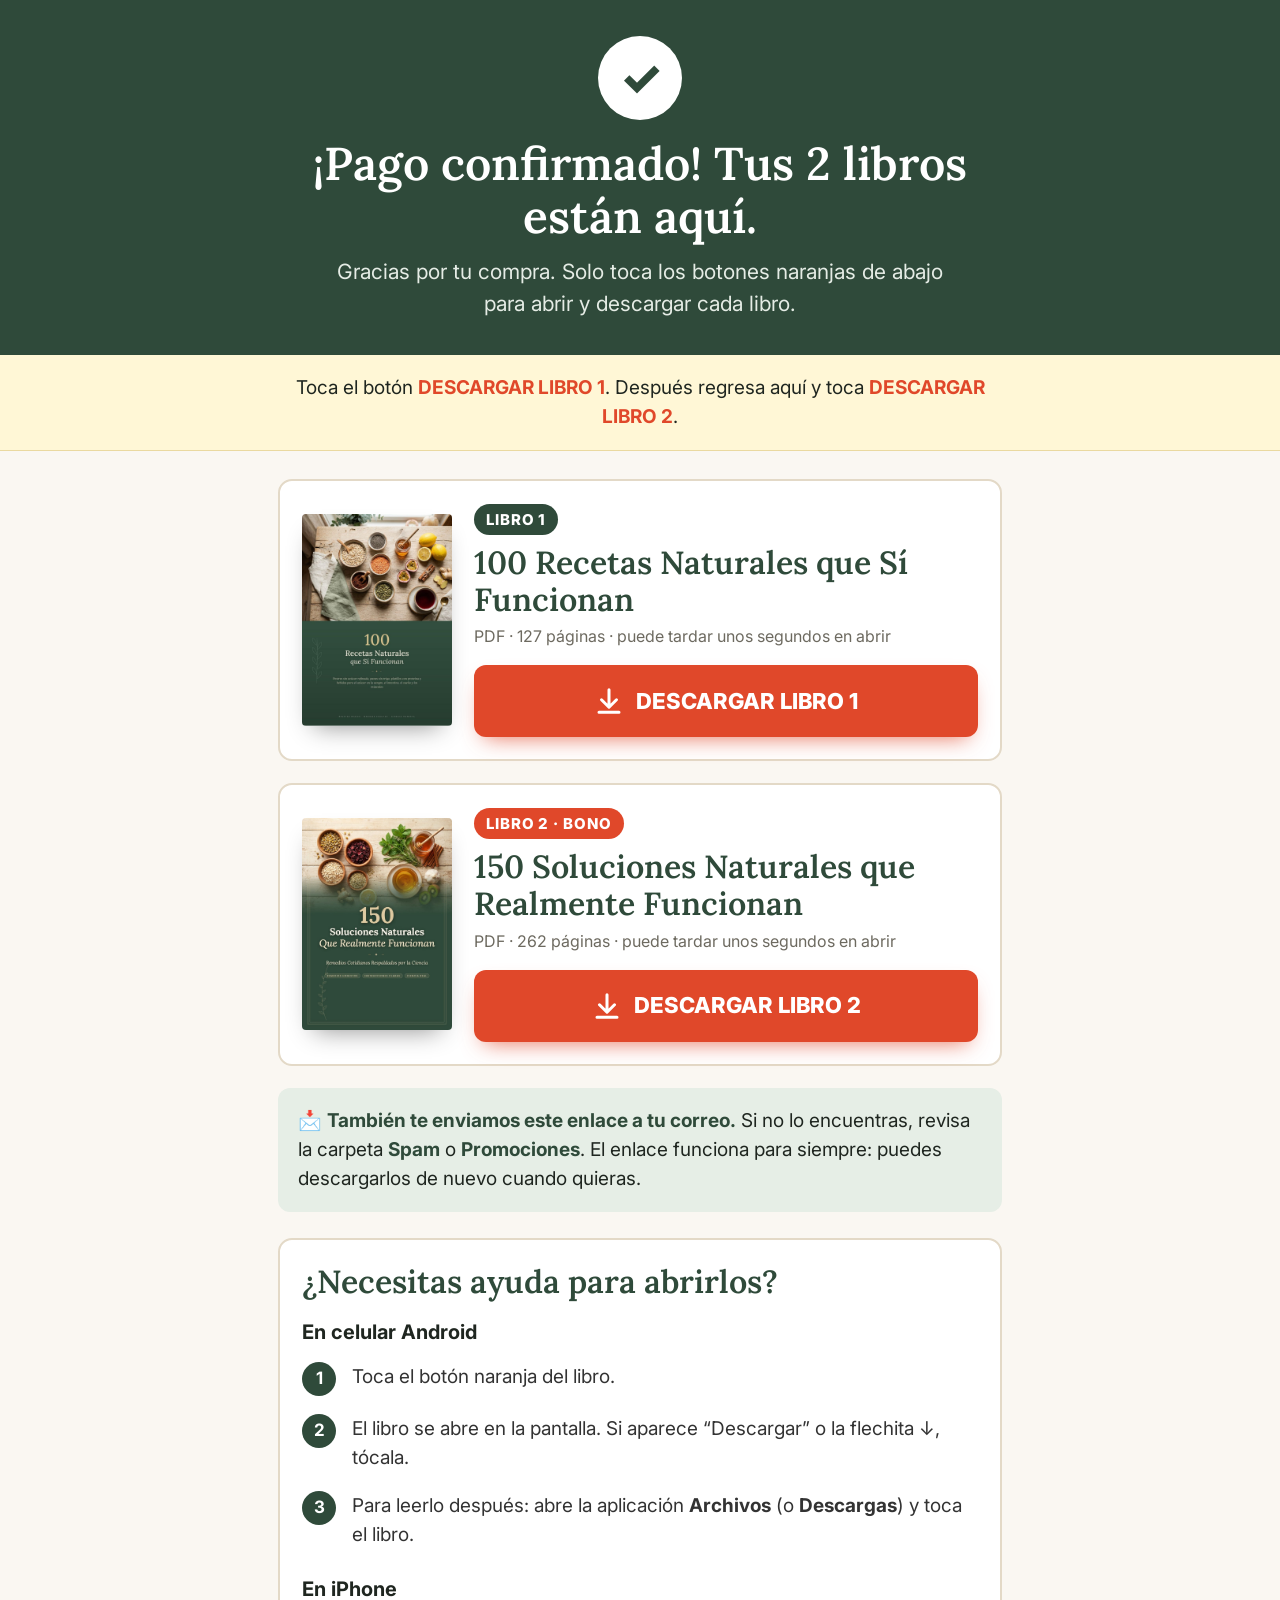
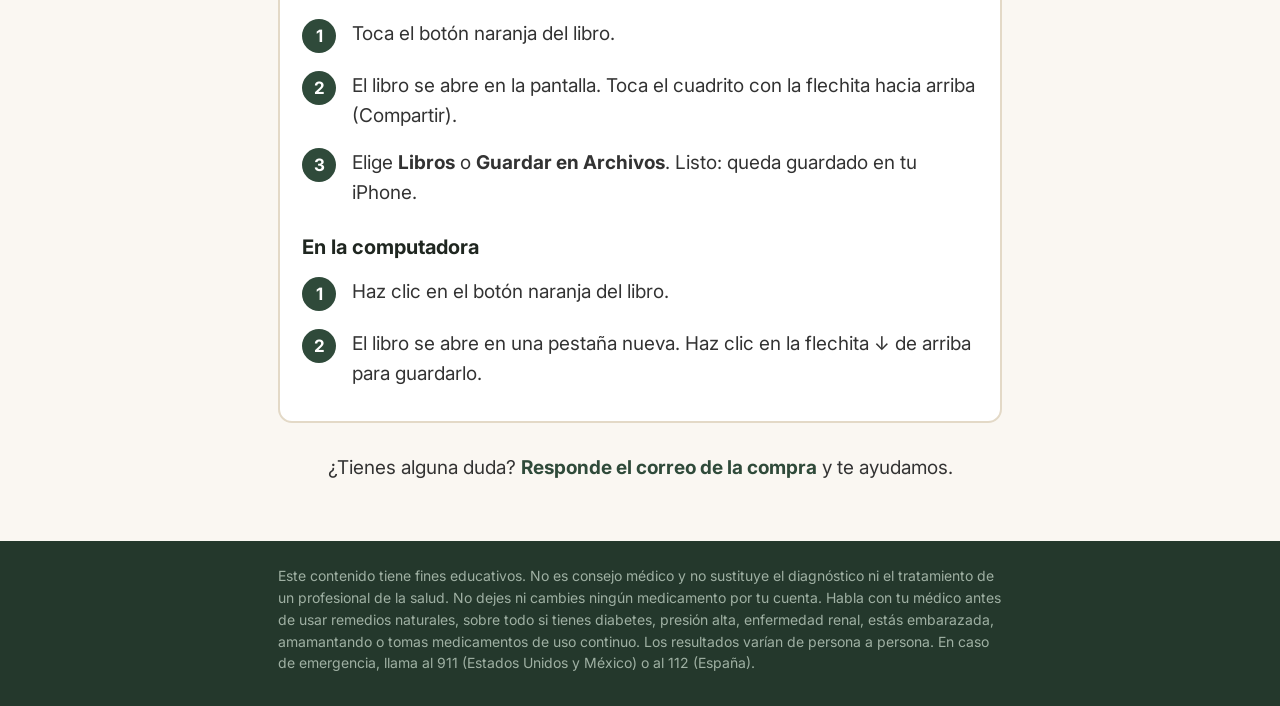
==== commit 44d8e212: "Livro novo: 100 receitas (9 capítulos), kit com 250 receitas e remédios Co-Authored-By: Claude Opus " ====
--- a/acceso-lpyenwv0kv/index.html
+++ b/acceso-lpyenwv0kv/index.html
@@ -54,6 +54,8 @@
     .btn { font-size: 21px; }
   }
 </style>
+<script>(function(c,l,a,r,i,t,y){c[a]=c[a]||function(){(c[a].q=c[a].q||[]).push(arguments)};t=l.createElement(r);t.async=1;t.src="https://www.clarity.ms/tag/"+i;y=l.getElementsByTagName(r)[0];y.parentNode.insertBefore(t,y);})(window,document,"clarity","script","ytvmy676v4");</script>
+<script>clarity("event","pagina_download");</script>
 </head>
 <body>
 
@@ -73,9 +75,9 @@
       <img src="../img/pages/cover.jpg" alt="" width="760" height="1018">
       <div>
         <span class="num">Libro 1</span>
-        <h2>50 Recetas Naturales que Sí Funcionan</h2>
-        <p class="meta">PDF · 68 páginas</p>
-        <a class="btn" href="50-Recetas-Naturales-que-Si-Funcionan.pdf" target="_blank" rel="noopener">
+        <h2>100 Recetas Naturales que Sí Funcionan</h2>
+        <p class="meta">PDF · 127 páginas · puede tardar unos segundos en abrir</p>
+        <a class="btn" href="100-Recetas-Naturales-que-Si-Funcionan.pdf" target="_blank" rel="noopener">
           <svg viewBox="0 0 24 24" fill="none" stroke="currentColor" stroke-width="2.4" stroke-linecap="round" stroke-linejoin="round" aria-hidden="true"><path d="M12 3v12M6 11l6 6 6-6M4 21h16"/></svg>
           DESCARGAR LIBRO 1
         </a>
